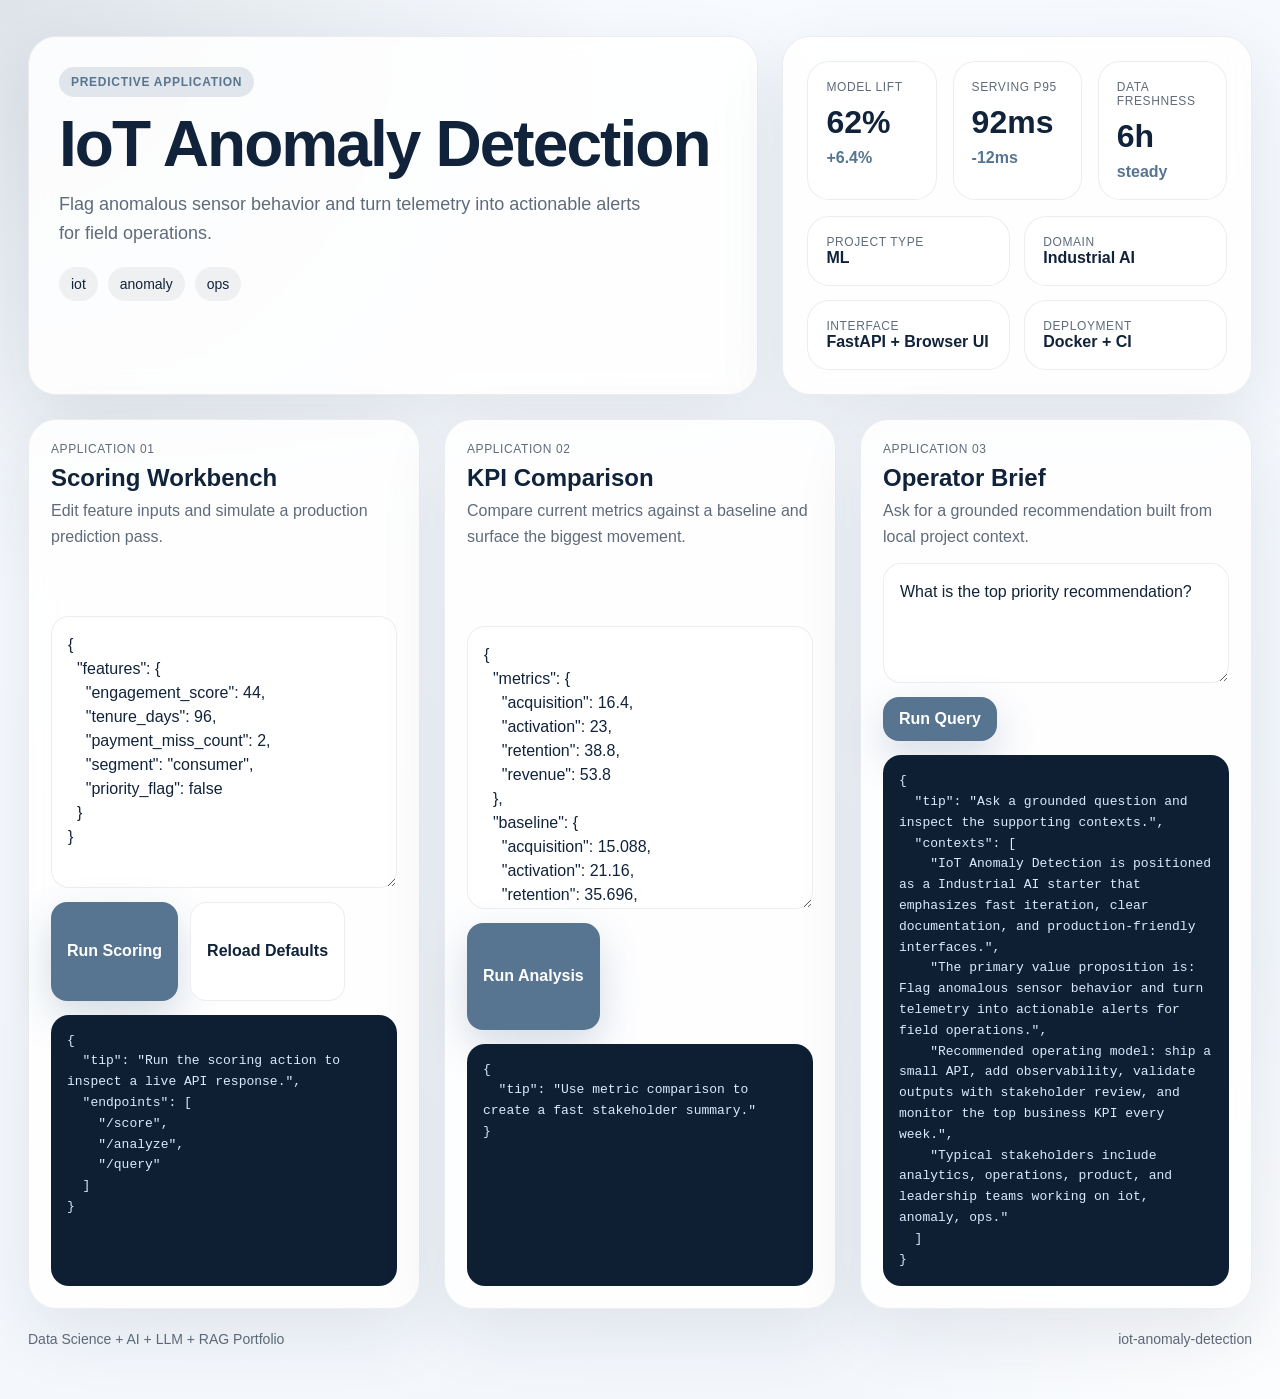
==== src/app/web/index.html @ 3023ad1e "Publish production-ready portfolio project" ====
<!doctype html>
        <html lang="en">
        <head>
          <meta charset="utf-8">
          <meta name="viewport" content="width=device-width, initial-scale=1">
          <title>IoT Anomaly Detection</title>
          <link rel="stylesheet" href="./styles.css">
          <style>:root { --accent: #577590; }</style>
        </head>
        <body>
          <div class="page">
            <section class="hero">
              <div class="panel hero-copy">
                <span class="eyebrow">Predictive Application</span>
                <h1 id="project-title">IoT Anomaly Detection</h1>
                <p id="project-summary" class="lead">Flag anomalous sensor behavior and turn telemetry into actionable alerts for field operations.</p>
                <ul id="project-tags" class="tag-list">
                  <li>iot</li><li>anomaly</li><li>ops</li>
                </ul>
              </div>
              <div class="panel hero-side">
                <div class="metric-grid">
                  <article class='card'><span>Model Lift</span><strong>62%</strong><em>+6.4%</em></article>
<article class='card'><span>Serving P95</span><strong>92ms</strong><em>-12ms</em></article>
<article class='card'><span>Data Freshness</span><strong>6h</strong><em>steady</em></article>
                </div>
                <div class="mini-grid">
                  <article class='mini-card'><span>Project Type</span><strong>ML</strong></article><article class='mini-card'><span>Domain</span><strong>Industrial AI</strong></article><article class='mini-card'><span>Interface</span><strong>FastAPI + Browser UI</strong></article><article class='mini-card'><span>Deployment</span><strong>Docker + CI</strong></article>
                </div>
              </div>
            </section>
            <section class="app-grid">
              <article class="panel module">
                <div class="module-header">
                  <span>Application 01</span>
                  <h2>Scoring Workbench</h2>
                  <p>Edit feature inputs and simulate a production prediction pass.</p>
                </div>
                <textarea id="score-input"></textarea>
                <div class="button-row">
                  <button id="run-score">Run Scoring</button>
                  <button id="load-defaults" class="secondary" type="button">Reload Defaults</button>
                </div>
                <pre id="score-output"></pre>
              </article>
              <article class="panel module">
                <div class="module-header">
                  <span>Application 02</span>
                  <h2>KPI Comparison</h2>
                  <p>Compare current metrics against a baseline and surface the biggest movement.</p>
                </div>
                <textarea id="analyze-input"></textarea>
                <div class="button-row">
                  <button id="run-analyze">Run Analysis</button>
                </div>
                <pre id="analyze-output"></pre>
              </article>
              <article class="panel module">
                <div class="module-header">
                  <span>Application 03</span>
                  <h2>Operator Brief</h2>
                  <p>Ask for a grounded recommendation built from local project context.</p>
                </div>
                <textarea id="query-input" class="query-input"></textarea>
                <div class="button-row">
                  <button id="run-query">Run Query</button>
                </div>
                <pre id="query-output"></pre>
              </article>
            </section>
            <footer class="footer">
              <span>Data Science + AI + LLM + RAG Portfolio</span>
              <span>iot-anomaly-detection</span>
            </footer>
          </div>
          <script id="bootstrap-data" type="application/json">{"project": {"slug": "iot-anomaly-detection", "title": "IoT Anomaly Detection", "project_type": "ml", "domain": "Industrial AI", "summary": "Flag anomalous sensor behavior and turn telemetry into actionable alerts for field operations.", "tags": ["iot", "anomaly", "ops"]}, "sample_features": {"engagement_score": 44, "tenure_days": 96, "payment_miss_count": 2, "segment": "consumer", "priority_flag": false}, "sample_metrics": {"acquisition": 16.4, "activation": 23.0, "retention": 38.8, "revenue": 53.8}, "sample_query": "What is the top priority recommendation?", "knowledge_base": ["IoT Anomaly Detection is positioned as a Industrial AI starter that emphasizes fast iteration, clear documentation, and production-friendly interfaces.", "The primary value proposition is: Flag anomalous sensor behavior and turn telemetry into actionable alerts for field operations.", "Recommended operating model: ship a small API, add observability, validate outputs with stakeholder review, and monitor the top business KPI every week.", "Typical stakeholders include analytics, operations, product, and leadership teams working on iot, anomaly, ops."], "dashboard_metrics": [{"label": "Model Lift", "value": "62%", "delta": "+6.4%"}, {"label": "Serving P95", "value": "92ms", "delta": "-12ms"}, {"label": "Data Freshness", "value": "6h", "delta": "steady"}]}</script>
          <script src="./app.js"></script>
        </body>
        </html>
---- src/app/web/styles.css ----
:root {
  --accent: #3d5a80;
  --accent-soft: rgba(61, 90, 128, 0.14);
  --bg: #f2f6fb;
  --card: rgba(255, 255, 255, 0.86);
  --line: rgba(16, 32, 51, 0.08);
  --ink: #11233a;
  --muted: #5f6b7a;
  --success: #2a9d8f;
}
* { box-sizing: border-box; }
html, body { margin: 0; min-height: 100%; }
body {
  font-family: "Avenir Next", "Segoe UI", sans-serif;
  color: var(--ink);
  background:
    radial-gradient(circle at top left, color-mix(in srgb, var(--accent) 20%, white), transparent 32%),
    radial-gradient(circle at bottom right, rgba(255,255,255,0.82), transparent 24%),
    linear-gradient(145deg, #f8fbff, var(--bg));
}
.page {
  max-width: 1320px;
  margin: 0 auto;
  padding: 36px 28px 52px;
}
.hero {
  display: grid;
  grid-template-columns: 1.4fr 0.9fr;
  gap: 24px;
  margin-bottom: 24px;
}
.panel {
  background: var(--card);
  border: 1px solid var(--line);
  border-radius: 28px;
  box-shadow: 0 24px 70px rgba(17, 35, 58, 0.09);
  backdrop-filter: blur(16px);
}
.hero-copy {
  padding: 30px;
}
.eyebrow {
  display: inline-flex;
  align-items: center;
  gap: 8px;
  padding: 8px 12px;
  background: var(--accent-soft);
  color: var(--accent);
  border-radius: 999px;
  text-transform: uppercase;
  letter-spacing: 0.06em;
  font-size: 12px;
  font-weight: 700;
}
h1 {
  margin: 16px 0 14px;
  font-size: clamp(2.2rem, 5vw, 4rem);
  line-height: 0.98;
  letter-spacing: -0.03em;
}
.lead {
  font-size: 18px;
  line-height: 1.65;
  color: var(--muted);
  max-width: 60ch;
  margin: 0;
}
.tag-list {
  display: flex;
  flex-wrap: wrap;
  gap: 10px;
  list-style: none;
  margin: 18px 0 0;
  padding: 0;
}
.tag-list li {
  padding: 9px 12px;
  border-radius: 999px;
  background: rgba(17, 35, 58, 0.06);
  color: var(--ink);
  font-size: 14px;
}
.hero-side {
  padding: 24px;
  display: grid;
  gap: 16px;
  align-content: space-between;
}
.metric-grid {
  display: grid;
  grid-template-columns: repeat(3, minmax(0, 1fr));
  gap: 16px;
}
.metric-card,
.mini-card,
.card {
  background: white;
  border: 1px solid var(--line);
  border-radius: 22px;
  padding: 18px;
}
.metric-card span,
.card span,
.mini-card span,
.module-header span {
  display: block;
  color: var(--muted);
  text-transform: uppercase;
  letter-spacing: 0.05em;
  font-size: 12px;
}
.metric-card strong,
.card strong {
  display: block;
  font-size: 32px;
  margin-top: 10px;
}
.metric-card em,
.card em {
  display: inline-block;
  margin-top: 8px;
  font-style: normal;
  color: var(--accent);
  font-weight: 700;
}
.mini-grid {
  display: grid;
  grid-template-columns: repeat(2, minmax(0, 1fr));
  gap: 14px;
}
.app-grid {
  display: grid;
  grid-template-columns: repeat(3, minmax(0, 1fr));
  gap: 24px;
}
.module {
  padding: 22px;
  display: grid;
  gap: 14px;
}
.module-header h2 {
  margin: 8px 0 6px;
  font-size: 24px;
}
.module-header p {
  margin: 0;
  color: var(--muted);
  line-height: 1.6;
}
textarea, input, button {
  font: inherit;
}
textarea {
  width: 100%;
  min-height: 220px;
  resize: vertical;
  border: 1px solid var(--line);
  border-radius: 18px;
  padding: 16px;
  background: rgba(255,255,255,0.92);
  color: var(--ink);
  line-height: 1.5;
}
.query-input {
  min-height: 120px;
}
button {
  border: 0;
  border-radius: 16px;
  background: var(--accent);
  color: white;
  padding: 13px 16px;
  font-weight: 700;
  cursor: pointer;
  box-shadow: 0 16px 40px rgba(61, 90, 128, 0.22);
}
button.secondary {
  background: white;
  color: var(--ink);
  border: 1px solid var(--line);
  box-shadow: none;
}
.button-row {
  display: flex;
  gap: 12px;
  flex-wrap: wrap;
}
pre {
  margin: 0;
  white-space: pre-wrap;
  word-break: break-word;
  background: #0e1f34;
  color: #dce8ff;
  border-radius: 18px;
  padding: 16px;
  min-height: 180px;
  font-size: 13px;
  line-height: 1.6;
  overflow: auto;
}
.footer {
  display: flex;
  justify-content: space-between;
  margin-top: 22px;
  color: var(--muted);
  font-size: 14px;
}
@media (max-width: 1080px) {
  .hero, .app-grid { grid-template-columns: 1fr; }
  .metric-grid { grid-template-columns: 1fr; }
}
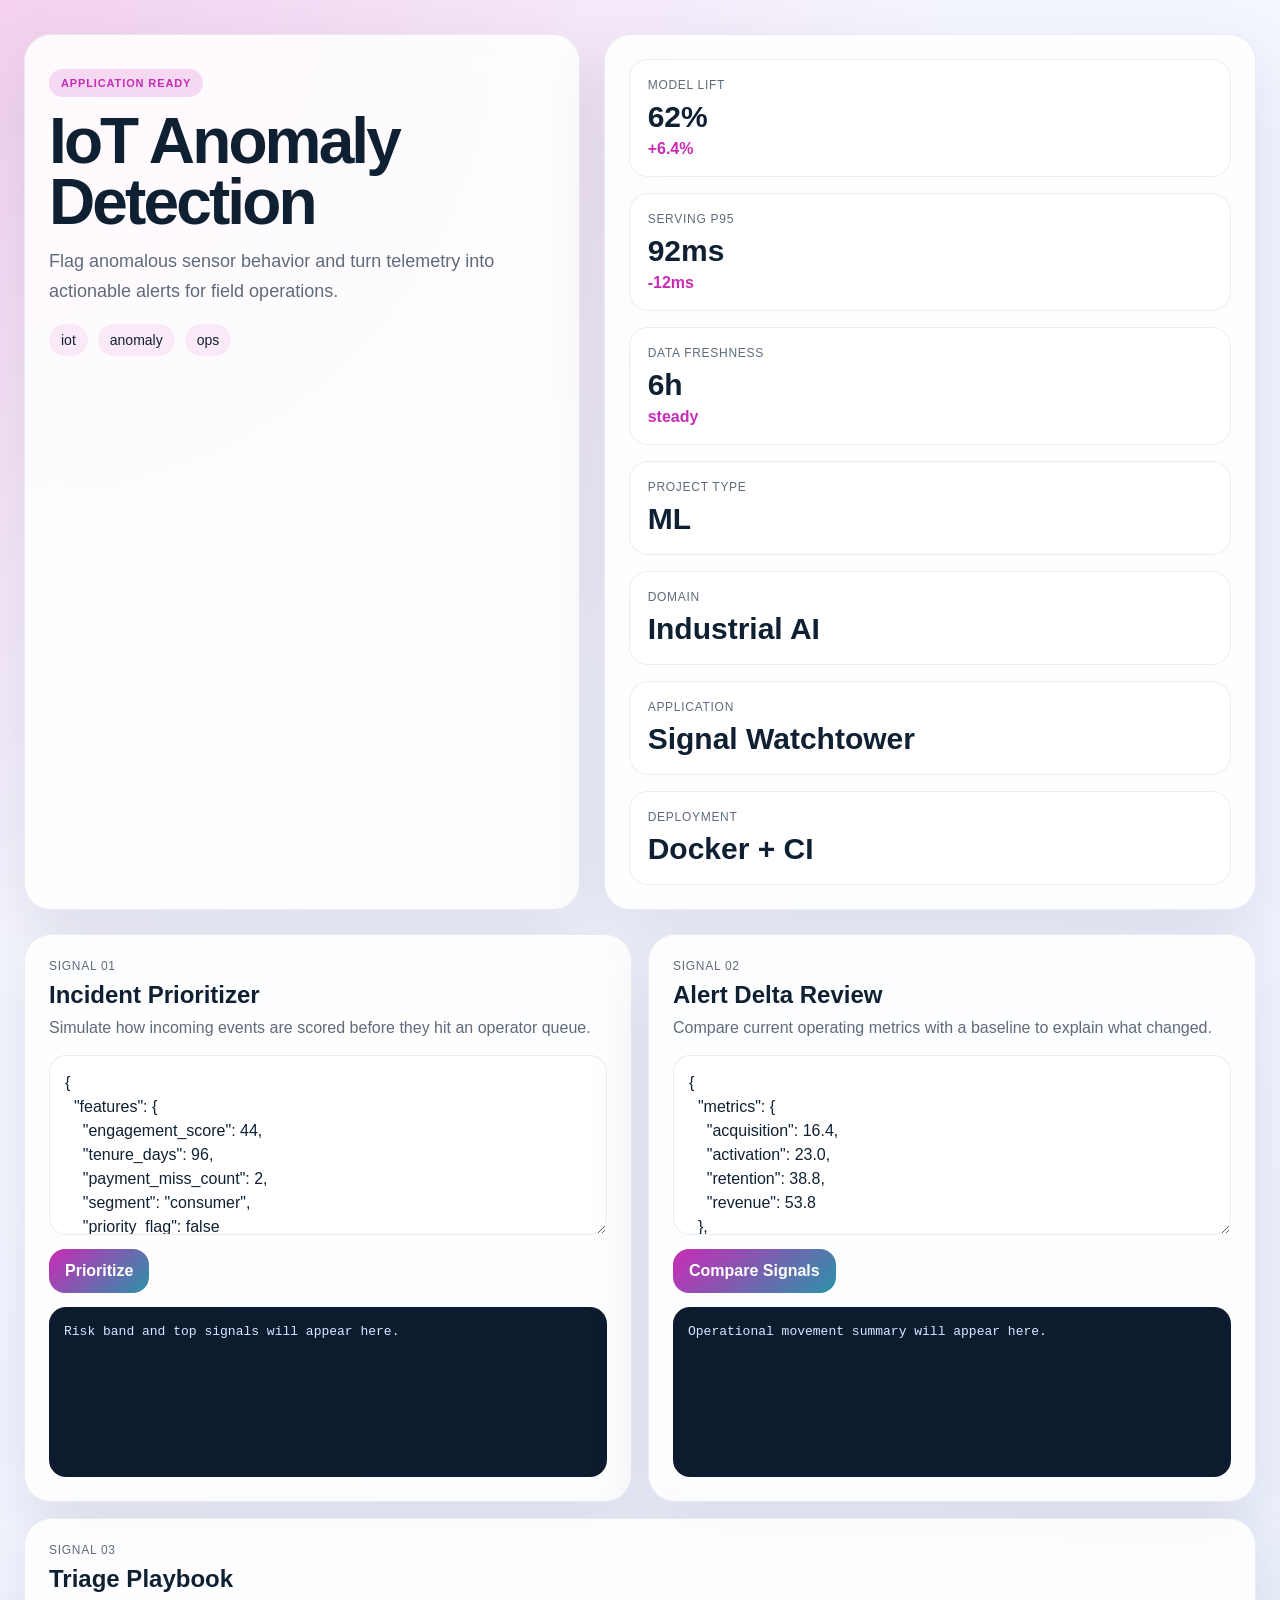
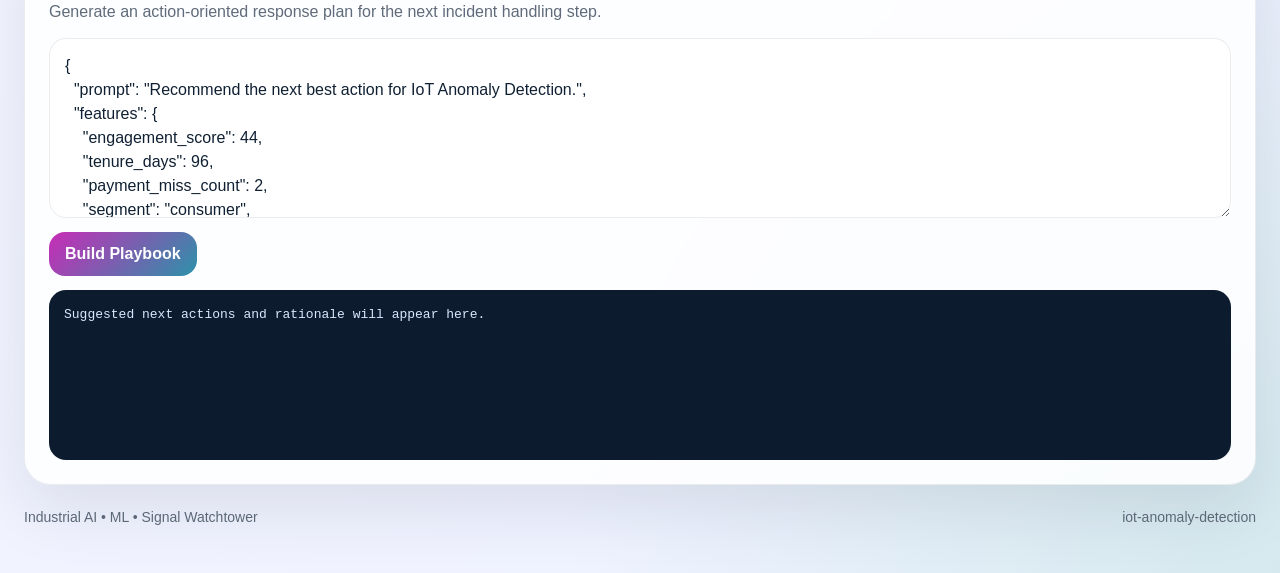
==== commit f219c201: "Publish production-ready portfolio project" ====
--- a/src/app/web/index.html
+++ b/src/app/web/index.html
@@ -6,13 +6,12 @@
           <meta name="viewport" content="width=device-width, initial-scale=1">
           <title>IoT Anomaly Detection</title>
           <link rel="stylesheet" href="./styles.css">
-          <style>:root { --accent: #577590; }</style>
         </head>
-        <body>
-          <div class="page">
+        <body class="surface-aurora">
+          <div class="page layout-rail eyebrow-solid headline-compact modules-2 hero-align-left">
             <section class="hero">
               <div class="panel hero-copy">
-                <span class="eyebrow">Predictive Application</span>
+                <span class="eyebrow" data-health>Signal Watchtower</span>
                 <h1 id="project-title">IoT Anomaly Detection</h1>
                 <p id="project-summary" class="lead">Flag anomalous sensor behavior and turn telemetry into actionable alerts for field operations.</p>
                 <ul id="project-tags" class="tag-list">
@@ -26,55 +25,90 @@
 <article class='card'><span>Data Freshness</span><strong>6h</strong><em>steady</em></article>
                 </div>
                 <div class="mini-grid">
-                  <article class='mini-card'><span>Project Type</span><strong>ML</strong></article><article class='mini-card'><span>Domain</span><strong>Industrial AI</strong></article><article class='mini-card'><span>Interface</span><strong>FastAPI + Browser UI</strong></article><article class='mini-card'><span>Deployment</span><strong>Docker + CI</strong></article>
+                  <article class='mini-card'><span>Project Type</span><strong>ML</strong></article><article class='mini-card'><span>Domain</span><strong>Industrial AI</strong></article><article class='mini-card'><span>Application</span><strong>Signal Watchtower</strong></article><article class='mini-card'><span>Deployment</span><strong>Docker + CI</strong></article>
                 </div>
               </div>
             </section>
             <section class="app-grid">
-              <article class="panel module">
-                <div class="module-header">
-                  <span>Application 01</span>
-                  <h2>Scoring Workbench</h2>
-                  <p>Edit feature inputs and simulate a production prediction pass.</p>
-                </div>
-                <textarea id="score-input"></textarea>
-                <div class="button-row">
-                  <button id="run-score">Run Scoring</button>
-                  <button id="load-defaults" class="secondary" type="button">Reload Defaults</button>
-                </div>
-                <pre id="score-output"></pre>
-              </article>
-              <article class="panel module">
-                <div class="module-header">
-                  <span>Application 02</span>
-                  <h2>KPI Comparison</h2>
-                  <p>Compare current metrics against a baseline and surface the biggest movement.</p>
-                </div>
-                <textarea id="analyze-input"></textarea>
-                <div class="button-row">
-                  <button id="run-analyze">Run Analysis</button>
-                </div>
-                <pre id="analyze-output"></pre>
-              </article>
-              <article class="panel module">
-                <div class="module-header">
-                  <span>Application 03</span>
-                  <h2>Operator Brief</h2>
-                  <p>Ask for a grounded recommendation built from local project context.</p>
-                </div>
-                <textarea id="query-input" class="query-input"></textarea>
-                <div class="button-row">
-                  <button id="run-query">Run Query</button>
-                </div>
-                <pre id="query-output"></pre>
-              </article>
+              <article class="panel module js-module span-normal">
+          <div class="module-header">
+            <span>Signal 01</span>
+            <h2>Incident Prioritizer</h2>
+            <p>Simulate how incoming events are scored before they hit an operator queue.</p>
+          </div>
+          <textarea class="js-input">{
+  &quot;features&quot;: {
+    &quot;engagement_score&quot;: 44,
+    &quot;tenure_days&quot;: 96,
+    &quot;payment_miss_count&quot;: 2,
+    &quot;segment&quot;: &quot;consumer&quot;,
+    &quot;priority_flag&quot;: false
+  }
+}</textarea>
+          <div class="button-row">
+            <button class="js-run" data-endpoint="/score" data-input-mode="json">Prioritize</button>
+          </div>
+          <pre class="js-output">Risk band and top signals will appear here.</pre>
+        </article>
+<article class="panel module js-module span-normal">
+          <div class="module-header">
+            <span>Signal 02</span>
+            <h2>Alert Delta Review</h2>
+            <p>Compare current operating metrics with a baseline to explain what changed.</p>
+          </div>
+          <textarea class="js-input">{
+  &quot;metrics&quot;: {
+    &quot;acquisition&quot;: 16.4,
+    &quot;activation&quot;: 23.0,
+    &quot;retention&quot;: 38.8,
+    &quot;revenue&quot;: 53.8
+  },
+  &quot;baseline&quot;: {
+    &quot;acquisition&quot;: 15.09,
+    &quot;activation&quot;: 21.16,
+    &quot;retention&quot;: 35.7,
+    &quot;revenue&quot;: 49.5
+  }
+}</textarea>
+          <div class="button-row">
+            <button class="js-run" data-endpoint="/analyze" data-input-mode="json">Compare Signals</button>
+          </div>
+          <pre class="js-output">Operational movement summary will appear here.</pre>
+        </article>
+<article class="panel module js-module span-wide">
+          <div class="module-header">
+            <span>Signal 03</span>
+            <h2>Triage Playbook</h2>
+            <p>Generate an action-oriented response plan for the next incident handling step.</p>
+          </div>
+          <textarea class="js-input">{
+  &quot;prompt&quot;: &quot;Recommend the next best action for IoT Anomaly Detection.&quot;,
+  &quot;features&quot;: {
+    &quot;engagement_score&quot;: 44,
+    &quot;tenure_days&quot;: 96,
+    &quot;payment_miss_count&quot;: 2,
+    &quot;segment&quot;: &quot;consumer&quot;,
+    &quot;priority_flag&quot;: false
+  },
+  &quot;metrics&quot;: {
+    &quot;acquisition&quot;: 16.4,
+    &quot;activation&quot;: 23.0,
+    &quot;retention&quot;: 38.8,
+    &quot;revenue&quot;: 53.8
+  }
+}</textarea>
+          <div class="button-row">
+            <button class="js-run" data-endpoint="/recommend" data-input-mode="json">Build Playbook</button>
+          </div>
+          <pre class="js-output">Suggested next actions and rationale will appear here.</pre>
+        </article>
             </section>
             <footer class="footer">
-              <span>Data Science + AI + LLM + RAG Portfolio</span>
+              <span>Industrial AI • ML • Signal Watchtower</span>
               <span>iot-anomaly-detection</span>
             </footer>
           </div>
-          <script id="bootstrap-data" type="application/json">{"project": {"slug": "iot-anomaly-detection", "title": "IoT Anomaly Detection", "project_type": "ml", "domain": "Industrial AI", "summary": "Flag anomalous sensor behavior and turn telemetry into actionable alerts for field operations.", "tags": ["iot", "anomaly", "ops"]}, "sample_features": {"engagement_score": 44, "tenure_days": 96, "payment_miss_count": 2, "segment": "consumer", "priority_flag": false}, "sample_metrics": {"acquisition": 16.4, "activation": 23.0, "retention": 38.8, "revenue": 53.8}, "sample_query": "What is the top priority recommendation?", "knowledge_base": ["IoT Anomaly Detection is positioned as a Industrial AI starter that emphasizes fast iteration, clear documentation, and production-friendly interfaces.", "The primary value proposition is: Flag anomalous sensor behavior and turn telemetry into actionable alerts for field operations.", "Recommended operating model: ship a small API, add observability, validate outputs with stakeholder review, and monitor the top business KPI every week.", "Typical stakeholders include analytics, operations, product, and leadership teams working on iot, anomaly, ops."], "dashboard_metrics": [{"label": "Model Lift", "value": "62%", "delta": "+6.4%"}, {"label": "Serving P95", "value": "92ms", "delta": "-12ms"}, {"label": "Data Freshness", "value": "6h", "delta": "steady"}]}</script>
+          <script id="bootstrap-data" type="application/json">{"project": {"slug": "iot-anomaly-detection", "title": "IoT Anomaly Detection", "project_type": "ml", "domain": "Industrial AI", "summary": "Flag anomalous sensor behavior and turn telemetry into actionable alerts for field operations.", "tags": ["iot", "anomaly", "ops"]}, "app_archetype": "watchtower", "ui_profile": {"layout": "rail", "surface": "aurora", "font_stack": "\"Manrope\", \"Segoe UI\", sans-serif", "radius": 27, "shadow": 65, "eyebrow_style": "solid", "module_columns": 2, "hero_align": "left", "headline_mode": "compact"}, "app_modules": [{"label": "Signal 01", "title": "Incident Prioritizer", "description": "Simulate how incoming events are scored before they hit an operator queue.", "endpoint": "/score", "input_mode": "json", "cta": "Prioritize", "prefill": "{\n  \"features\": {\n    \"engagement_score\": 44,\n    \"tenure_days\": 96,\n    \"payment_miss_count\": 2,\n    \"segment\": \"consumer\",\n    \"priority_flag\": false\n  }\n}", "hint": "Risk band and top signals will appear here.", "span": "normal"}, {"label": "Signal 02", "title": "Alert Delta Review", "description": "Compare current operating metrics with a baseline to explain what changed.", "endpoint": "/analyze", "input_mode": "json", "cta": "Compare Signals", "prefill": "{\n  \"metrics\": {\n    \"acquisition\": 16.4,\n    \"activation\": 23.0,\n    \"retention\": 38.8,\n    \"revenue\": 53.8\n  },\n  \"baseline\": {\n    \"acquisition\": 15.09,\n    \"activation\": 21.16,\n    \"retention\": 35.7,\n    \"revenue\": 49.5\n  }\n}", "hint": "Operational movement summary will appear here.", "span": "normal"}, {"label": "Signal 03", "title": "Triage Playbook", "description": "Generate an action-oriented response plan for the next incident handling step.", "endpoint": "/recommend", "input_mode": "json", "cta": "Build Playbook", "prefill": "{\n  \"prompt\": \"Recommend the next best action for IoT Anomaly Detection.\",\n  \"features\": {\n    \"engagement_score\": 44,\n    \"tenure_days\": 96,\n    \"payment_miss_count\": 2,\n    \"segment\": \"consumer\",\n    \"priority_flag\": false\n  },\n  \"metrics\": {\n    \"acquisition\": 16.4,\n    \"activation\": 23.0,\n    \"retention\": 38.8,\n    \"revenue\": 53.8\n  }\n}", "hint": "Suggested next actions and rationale will appear here.", "span": "wide"}], "sample_features": {"engagement_score": 44, "tenure_days": 96, "payment_miss_count": 2, "segment": "consumer", "priority_flag": false}, "sample_metrics": {"acquisition": 16.4, "activation": 23.0, "retention": 38.8, "revenue": 53.8}, "knowledge_base": ["IoT Anomaly Detection is positioned as a Industrial AI starter that emphasizes fast iteration, clear documentation, and production-friendly interfaces.", "The primary value proposition is: Flag anomalous sensor behavior and turn telemetry into actionable alerts for field operations.", "Recommended operating model: ship a small API, add observability, validate outputs with stakeholder review, and monitor the top business KPI every week.", "Typical stakeholders include analytics, operations, product, and leadership teams working on iot, anomaly, ops."], "dashboard_metrics": [{"label": "Model Lift", "value": "62%", "delta": "+6.4%"}, {"label": "Serving P95", "value": "92ms", "delta": "-12ms"}, {"label": "Data Freshness", "value": "6h", "delta": "steady"}]}</script>
           <script src="./app.js"></script>
         </body>
         </html>
--- a/src/app/web/styles.css
+++ b/src/app/web/styles.css
@@ -1,141 +1,185 @@
 
 :root {
-  --accent: #3d5a80;
-  --accent-soft: rgba(61, 90, 128, 0.14);
-  --bg: #f2f6fb;
+  --accent: #c82cb6;
+  --accent-2: #2c92a9;
+  --accent-soft: color-mix(in srgb, var(--accent) 18%, white);
+  --radius: 27px;
+  --shadow-size: 65px;
+  --font-stack: "Manrope", "Segoe UI", sans-serif;
+  --bg: #f4f7fb;
   --card: rgba(255, 255, 255, 0.86);
   --line: rgba(16, 32, 51, 0.08);
-  --ink: #11233a;
+  --ink: #102033;
   --muted: #5f6b7a;
-  --success: #2a9d8f;
+  --output-bg: #0d1b2e;
+  --output-ink: #dae8ff;
 }
 * { box-sizing: border-box; }
 html, body { margin: 0; min-height: 100%; }
 body {
-  font-family: "Avenir Next", "Segoe UI", sans-serif;
+  font-family: var(--font-stack);
   color: var(--ink);
-  background:
-    radial-gradient(circle at top left, color-mix(in srgb, var(--accent) 20%, white), transparent 32%),
-    radial-gradient(circle at bottom right, rgba(255,255,255,0.82), transparent 24%),
-    linear-gradient(145deg, #f8fbff, var(--bg));
+  background: linear-gradient(145deg, #f8fbff, var(--bg));
+}
+body.surface-mist {
+  --bg: #eef4fb;
+  background:
+    radial-gradient(circle at top left, color-mix(in srgb, var(--accent) 18%, white), transparent 34%),
+    linear-gradient(145deg, #fbfdff, var(--bg));
+}
+body.surface-aurora {
+  --bg: #edf1ff;
+  background:
+    radial-gradient(circle at 0% 0%, color-mix(in srgb, var(--accent) 22%, white), transparent 38%),
+    radial-gradient(circle at 100% 100%, color-mix(in srgb, var(--accent-2) 20%, white), transparent 28%),
+    linear-gradient(135deg, #f7f8ff, var(--bg));
+}
+body.surface-sand {
+  --bg: #f5efe8;
+  --card: rgba(255, 251, 246, 0.9);
+  background:
+    linear-gradient(135deg, rgba(255,255,255,0.82), rgba(245, 239, 232, 0.98)),
+    radial-gradient(circle at top right, color-mix(in srgb, var(--accent) 16%, white), transparent 32%);
+}
+body.surface-slate {
+  --bg: #ecf0f7;
+  --card: rgba(248, 250, 255, 0.88);
+  background:
+    linear-gradient(160deg, #f7f9fc, var(--bg)),
+    radial-gradient(circle at bottom left, color-mix(in srgb, var(--accent-2) 16%, white), transparent 34%);
+}
+body.surface-paper {
+  --bg: #f8f8f4;
+  --card: rgba(255,255,255,0.93);
+  background:
+    linear-gradient(180deg, #fffefb, var(--bg));
+}
+body.surface-ink {
+  --bg: #0f1726;
+  --card: rgba(15, 23, 38, 0.88);
+  --line: rgba(226, 238, 255, 0.1);
+  --ink: #f5f8ff;
+  --muted: #b4c0cf;
+  --output-bg: rgba(255,255,255,0.06);
+  --output-ink: #f5f8ff;
+  background:
+    radial-gradient(circle at top left, color-mix(in srgb, var(--accent) 28%, transparent), transparent 42%),
+    linear-gradient(145deg, #09111d, var(--bg));
 }
 .page {
-  max-width: 1320px;
+  max-width: 1360px;
   margin: 0 auto;
-  padding: 36px 28px 52px;
-}
-.hero {
-  display: grid;
-  grid-template-columns: 1.4fr 0.9fr;
+  padding: 34px 24px 48px;
+  display: grid;
   gap: 24px;
-  margin-bottom: 24px;
 }
 .panel {
   background: var(--card);
   border: 1px solid var(--line);
-  border-radius: 28px;
-  box-shadow: 0 24px 70px rgba(17, 35, 58, 0.09);
-  backdrop-filter: blur(16px);
-}
-.hero-copy {
-  padding: 30px;
+  border-radius: var(--radius);
+  box-shadow: 0 24px var(--shadow-size) rgba(16, 32, 51, 0.1);
+  backdrop-filter: blur(18px);
+}
+.hero {
+  display: grid;
+  gap: 24px;
+}
+.hero-copy,
+.hero-side,
+.module {
+  padding: 24px;
 }
 .eyebrow {
   display: inline-flex;
   align-items: center;
   gap: 8px;
   padding: 8px 12px;
+  border-radius: 999px;
   background: var(--accent-soft);
   color: var(--accent);
-  border-radius: 999px;
   text-transform: uppercase;
-  letter-spacing: 0.06em;
-  font-size: 12px;
-  font-weight: 700;
+  letter-spacing: 0.08em;
+  font-size: 11px;
+  font-weight: 800;
+}
+.page.eyebrow-outline .eyebrow {
+  background: transparent;
+  border: 1px solid color-mix(in srgb, var(--accent) 40%, white);
+}
+.page.eyebrow-soft .eyebrow {
+  background: color-mix(in srgb, var(--accent) 12%, white);
+  color: color-mix(in srgb, var(--accent) 82%, black);
 }
 h1 {
-  margin: 16px 0 14px;
-  font-size: clamp(2.2rem, 5vw, 4rem);
-  line-height: 0.98;
-  letter-spacing: -0.03em;
-}
+  margin: 14px 0 12px;
+  font-size: clamp(2.2rem, 5vw, 4.4rem);
+  line-height: 0.96;
+  letter-spacing: -0.045em;
+}
+.page.headline-compact h1 { max-width: 10ch; }
+.page.headline-tall h1 { line-height: 1.03; font-size: clamp(2.4rem, 5vw, 4.8rem); }
 .lead {
+  margin: 0;
   font-size: 18px;
-  line-height: 1.65;
+  line-height: 1.68;
   color: var(--muted);
-  max-width: 60ch;
-  margin: 0;
+  max-width: 62ch;
 }
 .tag-list {
+  list-style: none;
   display: flex;
   flex-wrap: wrap;
   gap: 10px;
-  list-style: none;
   margin: 18px 0 0;
   padding: 0;
 }
 .tag-list li {
-  padding: 9px 12px;
+  padding: 8px 12px;
   border-radius: 999px;
-  background: rgba(17, 35, 58, 0.06);
+  background: color-mix(in srgb, var(--accent) 10%, white);
   color: var(--ink);
   font-size: 14px;
 }
 .hero-side {
-  padding: 24px;
   display: grid;
   gap: 16px;
-  align-content: space-between;
-}
-.metric-grid {
-  display: grid;
-  grid-template-columns: repeat(3, minmax(0, 1fr));
+}
+.metric-grid,
+.mini-grid,
+.app-grid {
+  display: grid;
   gap: 16px;
 }
-.metric-card,
-.mini-card,
-.card {
-  background: white;
+.card,
+.mini-card {
+  background: color-mix(in srgb, var(--card) 92%, white);
   border: 1px solid var(--line);
-  border-radius: 22px;
+  border-radius: calc(var(--radius) - 8px);
   padding: 18px;
 }
-.metric-card span,
 .card span,
 .mini-card span,
 .module-header span {
   display: block;
   color: var(--muted);
   text-transform: uppercase;
-  letter-spacing: 0.05em;
+  letter-spacing: 0.06em;
   font-size: 12px;
 }
-.metric-card strong,
-.card strong {
+.card strong,
+.mini-card strong {
   display: block;
-  font-size: 32px;
-  margin-top: 10px;
-}
-.metric-card em,
+  margin-top: 8px;
+  font-size: 30px;
+}
 .card em {
   display: inline-block;
-  margin-top: 8px;
+  margin-top: 6px;
   font-style: normal;
   color: var(--accent);
   font-weight: 700;
 }
-.mini-grid {
-  display: grid;
-  grid-template-columns: repeat(2, minmax(0, 1fr));
-  gap: 14px;
-}
-.app-grid {
-  display: grid;
-  grid-template-columns: repeat(3, minmax(0, 1fr));
-  gap: 24px;
-}
 .module {
-  padding: 22px;
   display: grid;
   gap: 14px;
 }
@@ -148,65 +192,157 @@
   color: var(--muted);
   line-height: 1.6;
 }
-textarea, input, button {
+textarea,
+button {
   font: inherit;
 }
 textarea {
   width: 100%;
-  min-height: 220px;
+  min-height: 180px;
   resize: vertical;
   border: 1px solid var(--line);
-  border-radius: 18px;
-  padding: 16px;
-  background: rgba(255,255,255,0.92);
+  border-radius: calc(var(--radius) - 10px);
+  padding: 15px;
+  background: rgba(255,255,255,0.82);
   color: var(--ink);
   line-height: 1.5;
 }
-.query-input {
-  min-height: 120px;
+body.surface-ink textarea {
+  background: rgba(255,255,255,0.05);
+}
+.module-input-text {
+  min-height: 110px;
+}
+.button-row {
+  display: flex;
+  flex-wrap: wrap;
+  gap: 10px;
 }
 button {
   border: 0;
   border-radius: 16px;
-  background: var(--accent);
+  background: linear-gradient(135deg, var(--accent), var(--accent-2));
   color: white;
   padding: 13px 16px;
   font-weight: 700;
   cursor: pointer;
-  box-shadow: 0 16px 40px rgba(61, 90, 128, 0.22);
-}
-button.secondary {
-  background: white;
-  color: var(--ink);
-  border: 1px solid var(--line);
-  box-shadow: none;
-}
-.button-row {
-  display: flex;
-  gap: 12px;
-  flex-wrap: wrap;
 }
 pre {
   margin: 0;
   white-space: pre-wrap;
   word-break: break-word;
-  background: #0e1f34;
-  color: #dce8ff;
-  border-radius: 18px;
-  padding: 16px;
-  min-height: 180px;
+  background: var(--output-bg);
+  color: var(--output-ink);
+  border-radius: calc(var(--radius) - 10px);
+  padding: 15px;
+  min-height: 170px;
+  line-height: 1.58;
   font-size: 13px;
-  line-height: 1.6;
   overflow: auto;
 }
 .footer {
   display: flex;
   justify-content: space-between;
-  margin-top: 22px;
   color: var(--muted);
   font-size: 14px;
 }
-@media (max-width: 1080px) {
-  .hero, .app-grid { grid-template-columns: 1fr; }
-  .metric-grid { grid-template-columns: 1fr; }
-}
+.page.layout-horizon .hero {
+  grid-template-columns: 1.45fr 1fr;
+  align-items: stretch;
+}
+.page.layout-horizon.modules-2 .app-grid,
+.page.layout-horizon.modules-3 .app-grid {
+  grid-template-columns: repeat(3, minmax(0, 1fr));
+}
+.page.layout-rail .hero {
+  grid-template-columns: 0.92fr 1.08fr;
+}
+.page.layout-rail .hero-copy {
+  padding-top: 34px;
+}
+.page.layout-rail .app-grid {
+  grid-template-columns: repeat(2, minmax(0, 1fr));
+}
+.page.layout-folio .hero {
+  grid-template-columns: 1fr;
+}
+.page.layout-folio .hero-copy {
+  text-align: center;
+}
+.page.layout-folio .lead {
+  margin-inline: auto;
+}
+.page.layout-folio .tag-list {
+  justify-content: center;
+}
+.page.layout-folio .metric-grid {
+  grid-template-columns: repeat(3, minmax(0, 1fr));
+}
+.page.layout-folio .mini-grid {
+  grid-template-columns: repeat(4, minmax(0, 1fr));
+}
+.page.layout-folio .app-grid {
+  grid-template-columns: repeat(2, minmax(0, 1fr));
+}
+.page.layout-board .hero {
+  grid-template-columns: 1fr;
+}
+.page.layout-board .hero-side {
+  grid-template-columns: 1.2fr 0.8fr;
+  align-items: start;
+}
+.page.layout-board .metric-grid {
+  grid-template-columns: repeat(3, minmax(0, 1fr));
+}
+.page.layout-board .app-grid {
+  grid-template-columns: repeat(4, minmax(0, 1fr));
+}
+.page.layout-stack .hero {
+  grid-template-columns: 1fr;
+}
+.page.layout-stack .hero-side {
+  grid-template-columns: repeat(2, minmax(0, 1fr));
+}
+.page.layout-stack .app-grid {
+  grid-template-columns: repeat(3, minmax(0, 1fr));
+}
+.page.layout-console .hero {
+  grid-template-columns: 1.1fr 0.9fr;
+}
+.page.layout-console .panel,
+.page.layout-console .card,
+.page.layout-console .mini-card {
+  border-radius: 18px;
+}
+.page.modules-2 .app-grid {
+  grid-template-columns: repeat(2, minmax(0, 1fr));
+}
+.module.span-wide {
+  grid-column: span 2;
+}
+.hero-align-center .hero-copy {
+  text-align: center;
+}
+.hero-align-center .lead,
+.hero-align-center .tag-list {
+  margin-inline: auto;
+  justify-content: center;
+}
+@media (max-width: 1120px) {
+  .page.layout-horizon .hero,
+  .page.layout-rail .hero,
+  .page.layout-console .hero,
+  .page.layout-board .hero-side,
+  .page.layout-folio .mini-grid,
+  .page.layout-stack .hero-side,
+  .page.modules-2 .app-grid,
+  .page.layout-board .app-grid,
+  .page.layout-stack .app-grid,
+  .page.layout-horizon.modules-3 .app-grid,
+  .page.layout-folio .app-grid {
+    grid-template-columns: 1fr;
+  }
+  .module.span-wide {
+    grid-column: auto;
+  }
+}
